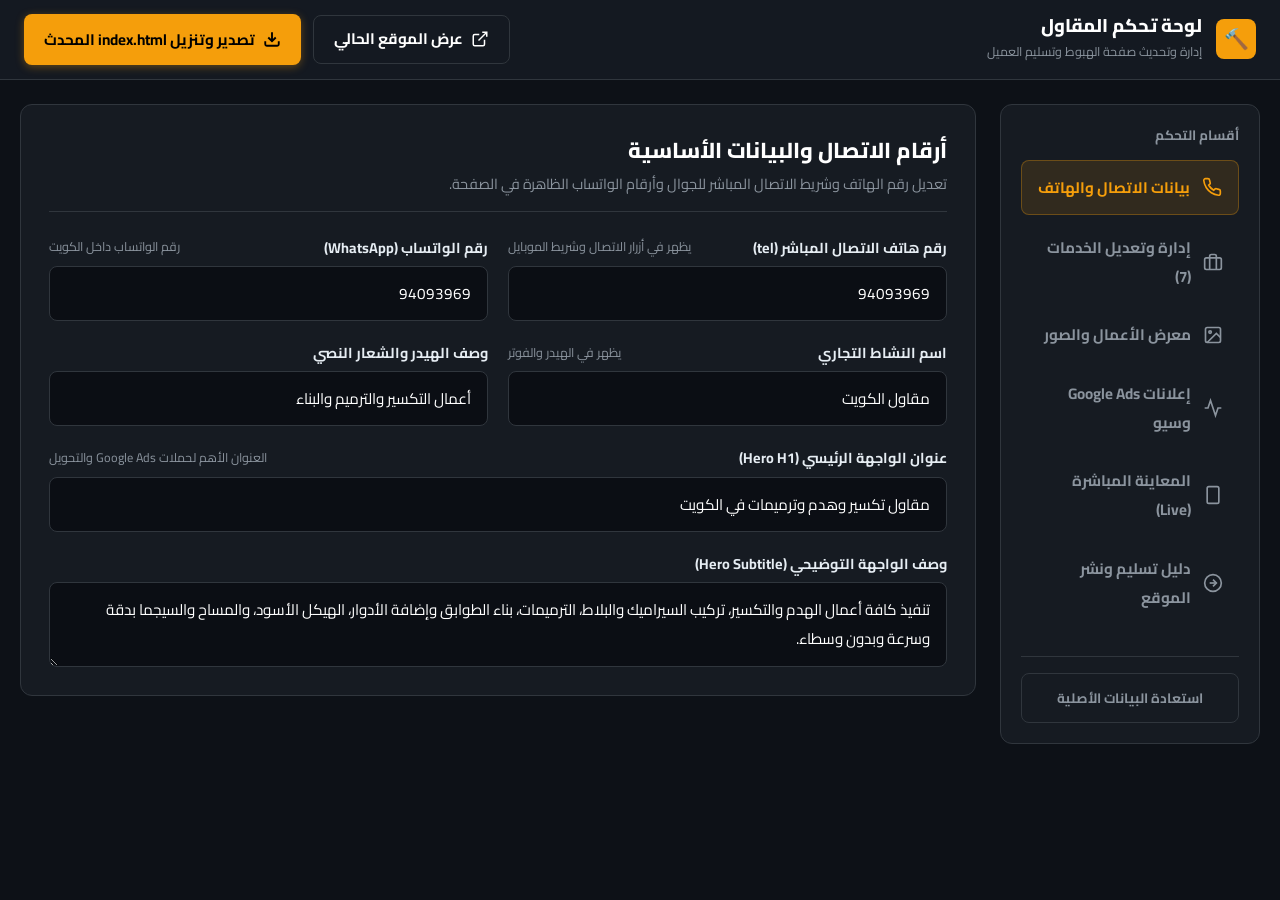
==== dashboard.html @ e016c24e "first commit" ====
<!DOCTYPE html>
<html lang="ar" dir="rtl">
<head>
  <meta charset="UTF-8">
  <meta name="viewport" content="width=device-width, initial-scale=1.0">
  <title>لوحة تحكم إدارة موقع المقاول | Client Dashboard</title>

  <!-- Google Fonts Cairo -->
  <link rel="preconnect" href="https://fonts.googleapis.com">
  <link rel="preconnect" href="https://fonts.gstatic.com" crossorigin>
  <link href="https://fonts.googleapis.com/css2?family=Cairo:wght@400;600;700;800;900&display=swap" rel="stylesheet">

  <!-- Dashboard Stylesheet -->
  <link rel="stylesheet" href="css/dashboard.css">
</head>
<body>

  <!-- Top Navbar -->
  <header class="dash-navbar">
    <div class="dash-nav-container">
      <div class="dash-brand">
        <div class="dash-logo-icon">🔨</div>
        <div class="dash-brand-info">
          <h1>لوحة تحكم المقاول</h1>
          <span>إدارة وتحديث صفحة الهبوط وتسليم العميل</span>
        </div>
      </div>

      <div class="dash-nav-actions">
        <a href="index.html" target="_blank" class="dash-btn dash-btn-outline" title="فتح الصفحة الحالية في تبويب جديد">
          <svg width="18" height="18" viewBox="0 0 24 24" fill="none" stroke="currentColor" stroke-width="2"><path d="M18 13v6a2 2 0 0 1-2 2H5a2 2 0 0 1-2-2V8a2 2 0 0 1 2-2h6"></path><polyline points="15 3 21 3 21 9"></polyline><line x1="10" y1="14" x2="21" y2="3"></line></svg>
          <span>عرض الموقع الحالي</span>
        </a>

        <button type="button" id="btn-export-html" class="dash-btn dash-btn-primary" title="حفظ التعديلات وتنزيل ملف index.html المحدث">
          <svg width="18" height="18" viewBox="0 0 24 24" fill="none" stroke="currentColor" stroke-width="2.5"><path d="M21 15v4a2 2 0 0 1-2 2H5a2 2 0 0 1-2-2v-4"></path><polyline points="7 10 12 15 17 10"></polyline><line x1="12" y1="15" x2="12" y2="3"></line></svg>
          <span>تصدير وتنزيل index.html المحدث</span>
        </button>
      </div>
    </div>
  </header>

  <!-- Dashboard Layout -->
  <div class="dash-layout">
    <!-- Sidebar Menu -->
    <aside class="dash-sidebar">
      <div class="dash-sidebar-title">أقسام التحكم</div>
      <ul class="dash-menu">
        <li>
          <button type="button" class="dash-tab-btn active" data-tab="contact">
            <svg viewBox="0 0 24 24" fill="none" stroke="currentColor" stroke-width="2"><path d="M22 16.92v3a2 2 0 0 1-2.18 2 19.79 19.79 0 0 1-8.63-3.07 19.5 19.5 0 0 1-6-6 19.79 19.79 0 0 1-3.07-8.67A2 2 0 0 1 4.11 2h3a2 2 0 0 1 2 1.72 12.84 12.84 0 0 0 .7 2.81 2 2 0 0 1-.45 2.11L8.09 9.91a16 16 0 0 0 6 6l1.27-1.27a2 2 0 0 1 2.11-.45 12.84 12.84 0 0 0 2.81.7A2 2 0 0 1 22 16.92z"></path></svg>
            <span>بيانات الاتصال والهاتف</span>
          </button>
        </li>
        <li>
          <button type="button" class="dash-tab-btn" data-tab="services">
            <svg viewBox="0 0 24 24" fill="none" stroke="currentColor" stroke-width="2"><rect x="2" y="7" width="20" height="14" rx="2" ry="2"></rect><path d="M16 21V5a2 2 0 0 0-2-2h-4a2 2 0 0 0-2 2v16"></path></svg>
            <span>إدارة وتعديل الخدمات (7)</span>
          </button>
        </li>
        <li>
          <button type="button" class="dash-tab-btn" data-tab="gallery">
            <svg viewBox="0 0 24 24" fill="none" stroke="currentColor" stroke-width="2"><rect x="3" y="3" width="18" height="18" rx="2" ry="2"></rect><circle cx="8.5" cy="8.5" r="1.5"></circle><polyline points="21 15 16 10 5 21"></polyline></svg>
            <span>معرض الأعمال والصور</span>
          </button>
        </li>
        <li>
          <button type="button" class="dash-tab-btn" data-tab="ads-seo">
            <svg viewBox="0 0 24 24" fill="none" stroke="currentColor" stroke-width="2"><polyline points="22 12 18 12 15 21 9 3 6 12 2 12"></polyline></svg>
            <span>إعلانات Google Ads وسيو</span>
          </button>
        </li>
        <li>
          <button type="button" class="dash-tab-btn" data-tab="preview">
            <svg viewBox="0 0 24 24" fill="none" stroke="currentColor" stroke-width="2"><rect x="5" y="2" width="14" height="20" rx="2" ry="2"></rect><line x1="12" y1="18" x2="12.01" y2="18"></line></svg>
            <span>المعاينة المباشرة (Live)</span>
          </button>
        </li>
        <li>
          <button type="button" class="dash-tab-btn" data-tab="handover">
            <svg viewBox="0 0 24 24" fill="none" stroke="currentColor" stroke-width="2"><circle cx="12" cy="12" r="10"></circle><polyline points="12 16 16 12 12 8"></polyline><line x1="8" y1="12" x2="16" y2="12"></line></svg>
            <span>دليل تسليم ونشر الموقع</span>
          </button>
        </li>
      </ul>

      <div style="margin-top: 2rem; border-top: 1px solid var(--dash-border); padding-top: 1rem;">
        <button type="button" id="btn-reset-default" class="dash-btn dash-btn-outline" style="width: 100%; font-size: 0.85rem; color: var(--dash-muted);">
          استعادة البيانات الأصلية
        </button>
      </div>
    </aside>

    <!-- Main Content Panels -->
    <main class="dash-main">

      <!-- Panel 1: Contact & Numbers -->
      <section id="panel-contact" class="dash-panel active">
        <div class="dash-panel-header">
          <h2>أرقام الاتصال والبيانات الأساسية</h2>
          <p>تعديل رقم الهاتف وشريط الاتصال المباشر للجوال وأرقام الواتساب الظاهرة في الصفحة.</p>
        </div>

        <div class="dash-form-grid dash-form-grid-2">
          <div class="dash-group">
            <label class="dash-label" for="input-phone">
              <span>رقم هاتف الاتصال المباشر (tel)</span>
              <span class="dash-hint">يظهر في أزرار الاتصال وشريط الموبايل</span>
            </label>
            <input type="text" id="input-phone" class="dash-input" placeholder="مثال: 94093969" dir="ltr" style="text-align: right;">
          </div>

          <div class="dash-group">
            <label class="dash-label" for="input-whatsapp">
              <span>رقم الواتساب (WhatsApp)</span>
              <span class="dash-hint">رقم الواتساب داخل الكويت</span>
            </label>
            <input type="text" id="input-whatsapp" class="dash-input" placeholder="مثال: 94093969" dir="ltr" style="text-align: right;">
          </div>

          <div class="dash-group">
            <label class="dash-label" for="input-brand-title">
              <span>اسم النشاط التجاري</span>
              <span class="dash-hint">يظهر في الهيدر والفوتر</span>
            </label>
            <input type="text" id="input-brand-title" class="dash-input" placeholder="مثال: مقاول الكويت">
          </div>

          <div class="dash-group">
            <label class="dash-label" for="input-brand-sub">
              <span>وصف الهيدر والشعار النصي</span>
            </label>
            <input type="text" id="input-brand-sub" class="dash-input" placeholder="أعمال التكسير والترميم والبناء">
          </div>

          <div class="dash-group" style="grid-column: 1 / -1;">
            <label class="dash-label" for="input-hero-title">
              <span>عنوان الواجهة الرئيسي (Hero H1)</span>
              <span class="dash-hint">العنوان الأهم لحملات Google Ads والتحويل</span>
            </label>
            <input type="text" id="input-hero-title" class="dash-input">
          </div>

          <div class="dash-group" style="grid-column: 1 / -1;">
            <label class="dash-label" for="input-hero-sub">
              <span>وصف الواجهة التوضيحي (Hero Subtitle)</span>
            </label>
            <textarea id="input-hero-sub" class="dash-textarea"></textarea>
          </div>
        </div>
      </section>

      <!-- Panel 2: Services Editor -->
      <section id="panel-services" class="dash-panel">
        <div class="dash-panel-header">
          <h2>إدارة وتعديل الخدمات المعروضة</h2>
          <p>تعديل أسماء ونصوص الخدمات الـ 7 المعروضة في الصفحة بما يناسب نشاط العميل.</p>
        </div>

        <div id="services-editor-list" class="dash-services-list">
          <!-- Populated by JavaScript -->
        </div>
      </section>

      <!-- Panel 3: Gallery & Media -->
      <section id="panel-gallery" class="dash-panel">
        <div class="dash-panel-header">
          <h2>معرض الأعمال والصور</h2>
          <p>معاينة صور الأعمال الميدانية الـ 6 المعتمدة حالياً في الموقع.</p>
        </div>

        <div style="display: grid; grid-template-columns: repeat(auto-fill, minmax(240px, 1fr)); gap: 1.25rem;">
          <div style="background-color: #0b0e14; border: 1px solid var(--dash-border); border-radius: 8px; overflow: hidden; padding: 0.75rem;">
            <img src="assets/images/user-demolition-wall.jpg" alt="تكسير وهدم" style="width: 100%; aspect-ratio: 4/3; object-fit: cover; border-radius: 6px; margin-bottom: 0.5rem;">
            <strong style="font-size: 0.95rem; color: #fff; display: block;">01. تكسير وهدم جدران</strong>
            <span style="font-size: 0.8rem; color: var(--dash-muted);">assets/images/user-demolition-wall.jpg</span>
          </div>

          <div style="background-color: #0b0e14; border: 1px solid var(--dash-border); border-radius: 8px; overflow: hidden; padding: 0.75rem;">
            <img src="assets/images/user-drilling-worker.jpg" alt="تثقيب ودريل" style="width: 100%; aspect-ratio: 4/3; object-fit: cover; border-radius: 6px; margin-bottom: 0.5rem;">
            <strong style="font-size: 0.95rem; color: #fff; display: block;">02. تكسير ودريل خرسانة</strong>
            <span style="font-size: 0.8rem; color: var(--dash-muted);">assets/images/user-drilling-worker.jpg</span>
          </div>

          <div style="background-color: #0b0e14; border: 1px solid var(--dash-border); border-radius: 8px; overflow: hidden; padding: 0.75rem;">
            <img src="assets/images/user-renovation-building.jpg" alt="ترميمات عامة" style="width: 100%; aspect-ratio: 4/3; object-fit: cover; border-radius: 6px; margin-bottom: 0.5rem;">
            <strong style="font-size: 0.95rem; color: #fff; display: block;">03. ترميمات عامة وقسائم</strong>
            <span style="font-size: 0.8rem; color: var(--dash-muted);">assets/images/user-renovation-building.jpg</span>
          </div>

          <div style="background-color: #0b0e14; border: 1px solid var(--dash-border); border-radius: 8px; overflow: hidden; padding: 0.75rem;">
            <img src="assets/images/user-black-structure.jpg" alt="هيكل أسود" style="width: 100%; aspect-ratio: 4/3; object-fit: cover; border-radius: 6px; margin-bottom: 0.5rem;">
            <strong style="font-size: 0.95rem; color: #fff; display: block;">04. بناء هيكل أسود</strong>
            <span style="font-size: 0.8rem; color: var(--dash-muted);">assets/images/user-black-structure.jpg</span>
          </div>

          <div style="background-color: #0b0e14; border: 1px solid var(--dash-border); border-radius: 8px; overflow: hidden; padding: 0.75rem;">
            <img src="assets/images/user-villa-facade.jpg" alt="مساح سيجما" style="width: 100%; aspect-ratio: 4/3; object-fit: cover; border-radius: 6px; margin-bottom: 0.5rem;">
            <strong style="font-size: 0.95rem; color: #fff; display: block;">05. بناء وتشطيب ومساح</strong>
            <span style="font-size: 0.8rem; color: var(--dash-muted);">assets/images/user-villa-facade.jpg</span>
          </div>

          <div style="background-color: #0b0e14; border: 1px solid var(--dash-border); border-radius: 8px; overflow: hidden; padding: 0.75rem;">
            <img src="assets/images/user-ceramic.jpg" alt="تركيب سيراميك" style="width: 100%; aspect-ratio: 4/3; object-fit: cover; border-radius: 6px; margin-bottom: 0.5rem;">
            <strong style="font-size: 0.95rem; color: #fff; display: block;">06. تركيب سيراميك وبلاط</strong>
            <span style="font-size: 0.8rem; color: var(--dash-muted);">assets/images/user-ceramic.jpg</span>
          </div>
        </div>

        <div style="margin-top: 1.5rem; background: rgba(245, 158, 11, 0.08); border: 1px solid rgba(245, 158, 11, 0.25); border-radius: 8px; padding: 1rem; font-size: 0.9rem; color: #cbd5e1;">
          💡 <strong>ملاحظة لتغيير أي صورة:</strong> يمكنك استبدال أي صورة بوضع صورتك الجديدة بنفس الاسم داخل مجلد <code style="color: var(--dash-primary);">assets/images/</code> وستظهر فوراً في الموقع!
        </div>
      </section>

      <!-- Panel 4: Google Ads & SEO -->
      <section id="panel-ads-seo" class="dash-panel">
        <div class="dash-panel-header">
          <h2>إعدادات Google Ads ومحركات البحث (SEO)</h2>
          <p>تهيئة معرّف التتبع لحملات إعلانات جوجل وعناوين الظهور في محرك البحث.</p>
        </div>

        <div class="dash-form-grid">
          <div class="dash-group">
            <label class="dash-label" for="input-google-ads">
              <span>معرّف تتبع إعلانات جوجل (Google Ads Conversion Tag)</span>
              <span class="dash-hint">اختياري - لتتبع نقرات الاتصال في Google Ads</span>
            </label>
            <input type="text" id="input-google-ads" class="dash-input" placeholder="مثال: AW-18406219764" dir="ltr" style="text-align: right;">
            <small style="color: var(--dash-muted); font-size: 0.8rem;">عند إدخال هذا المعرّف، سيتم حقن كود gtag.js تلقائياً وتتبع كل نقرة على زر الاتصال كـ Conversion في حملاتك.</small>
          </div>

          <div class="dash-group">
            <label class="dash-label" for="input-meta-title">
              <span>عنوان الموقع في جوجل (Meta Title)</span>
            </label>
            <input type="text" id="input-meta-title" class="dash-input">
          </div>

          <div class="dash-group">
            <label class="dash-label" for="input-meta-desc">
              <span>وصف الموقع في جوجل (Meta Description)</span>
            </label>
            <textarea id="input-meta-desc" class="dash-textarea"></textarea>
          </div>
        </div>
      </section>

      <!-- Panel 5: Live Preview -->
      <section id="panel-preview" class="dash-panel">
        <div class="dash-panel-header">
          <h2>المعاينة المباشرة لصفحة الموقع</h2>
          <p>معاينة تفاعلية حية لشاشات الجوال وسطح المكتب تنعكس عليها تعديلاتك الحالية فوراً.</p>
        </div>

        <div class="dash-preview-container">
          <div class="dash-preview-controls">
            <button type="button" id="btn-preview-mobile" class="dash-preview-device-btn active">📱 شاشة الموبايل (Mobile First)</button>
            <button type="button" id="btn-preview-desktop" class="dash-preview-device-btn">💻 شاشة الكمبيوتر (Desktop)</button>
          </div>

          <div id="preview-frame-wrap" class="dash-phone-frame">
            <iframe id="preview-iframe" title="المعاينة الحية"></iframe>
          </div>
        </div>
      </section>

      <!-- Panel 6: Handover & Deploy Guide -->
      <section id="panel-handover" class="dash-panel">
        <div class="dash-panel-header">
          <h2>دليل تسليم ونشر الموقع للعميل</h2>
          <p>خطوات مبسطة جداً لتسليم المشروع لصاحب النشاط لرفعه وتشغيله خلال دقيقة واحدة.</p>
        </div>

        <div class="dash-guide-grid">
          <div class="dash-guide-card">
            <div class="dash-guide-num">1</div>
            <h3>تعديل البيانات وتنزيل الملف</h3>
            <p>من خلال هذه اللوحة، قم بتعديل رقم الهاتف وأسماء الخدمات إن رغبت، ثم اضغط على زر <strong>"تصدير وتنزيل index.html المحدث"</strong> بالأعلى.</p>
          </div>

          <div class="dash-guide-card">
            <div class="dash-guide-num">2</div>
            <h3>استبدال الملف داخل المجلد</h3>
            <p>ضع ملف <code style="color: var(--dash-primary);">index.html</code> الذي تم تنزيله داخل مجلد المشروع ليحل محل الملف القديم.</p>
          </div>

          <div class="dash-guide-card">
            <div class="dash-guide-num">3</div>
            <h3>الرفع المجاني الفوري</h3>
            <p>ادخل على <a href="https://app.netlify.com/drop" target="_blank" style="color: var(--dash-primary); font-weight: 700;">Netlify Drop</a> أو <a href="https://pages.cloudflare.com" target="_blank" style="color: var(--dash-primary); font-weight: 700;">Cloudflare Pages</a>، واسحب مجلد المشروع وأفلته ليصبح موقعك لايف برابط رسمي فوراً!</p>
          </div>
        </div>

        <div style="margin-top: 1.75rem; background-color: #0b0e14; border: 1px solid var(--dash-border); border-radius: 8px; padding: 1.25rem;">
          <h4 style="color: #fff; margin-bottom: 0.5rem;">📁 تسليم المجلد كاملاً للعميل:</h4>
          <p style="font-size: 0.9rem; color: var(--dash-muted); line-height: 1.6;">
            يمكنك إرسال مجلد المشروع كاملاً (<code style="color: var(--dash-primary);">moqawel.zip</code>) للعميل. وبما أن لوحة التحكم <code style="color: var(--dash-primary);">dashboard.html</code> مدمجة داخل المجلد، سيتمكن العميل في أي وقت مستقبلاً من فتحها بضغطة زر وتعديل رقمه أو خدماته بنفسه بدون أي وسيط وبدون الحاجة لتعلم البرمجة.
          </p>
        </div>
      </section>

    </main>
  </div>

  <!-- Toast Notification -->
  <div id="dash-toast" class="dash-toast">
    <svg width="20" height="20" viewBox="0 0 24 24" fill="none" stroke="currentColor" stroke-width="2.5"><polyline points="20 6 9 17 4 12"></polyline></svg>
    <span class="toast-msg">تم الحفظ بنجاح!</span>
  </div>

  <!-- Dashboard Script -->
  <script src="js/dashboard.js"></script>
</body>
</html>
---- css/dashboard.css ----
/* ==========================================================================
   Client Handover Dashboard Stylesheet
   Modern, Dark Construction Theme, RTL, Responsive
   ========================================================================== */

:root {
  --dash-bg: #0d1117;
  --dash-card: #161b22;
  --dash-card-hover: #1f242c;
  --dash-border: #30363d;
  --dash-primary: #f59e0b;
  --dash-primary-hover: #d97706;
  --dash-primary-light: rgba(245, 158, 11, 0.12);
  --dash-text: #f0f6fc;
  --dash-muted: #8b949e;
  --dash-success: #2ea043;
  --dash-whatsapp: #25d366;
  --dash-radius: 12px;
  --dash-radius-sm: 8px;
  --dash-transition: all 0.2s ease-in-out;
  --dash-font: 'Cairo', system-ui, -apple-system, sans-serif;
}

*, *::before, *::after {
  box-sizing: border-box;
  margin: 0;
  padding: 0;
}

body {
  font-family: var(--dash-font);
  background-color: var(--dash-bg);
  color: var(--dash-text);
  direction: rtl;
  text-align: right;
  line-height: 1.6;
  min-height: 100vh;
}

/* Top Navbar */
.dash-navbar {
  position: sticky;
  top: 0;
  z-index: 1000;
  background-color: rgba(22, 27, 34, 0.95);
  backdrop-filter: blur(10px);
  border-bottom: 1px solid var(--dash-border);
  padding: 0.85rem 1.5rem;
}

.dash-nav-container {
  max-width: 1400px;
  margin: 0 auto;
  display: flex;
  align-items: center;
  justify-content: space-between;
  gap: 1rem;
}

.dash-brand {
  display: flex;
  align-items: center;
  gap: 0.85rem;
}

.dash-logo-icon {
  width: 40px;
  height: 40px;
  background-color: var(--dash-primary);
  color: #000;
  border-radius: var(--dash-radius-sm);
  display: flex;
  align-items: center;
  justify-content: center;
  font-weight: 900;
  font-size: 1.25rem;
}

.dash-brand-info h1 {
  font-size: 1.15rem;
  font-weight: 800;
  color: #fff;
  line-height: 1.2;
}

.dash-brand-info span {
  font-size: 0.78rem;
  color: var(--dash-muted);
}

.dash-nav-actions {
  display: flex;
  align-items: center;
  gap: 0.75rem;
}

/* Dashboard Layout */
.dash-layout {
  max-width: 1400px;
  margin: 1.5rem auto;
  padding: 0 1.25rem;
  display: grid;
  grid-template-columns: 260px 1fr;
  gap: 1.5rem;
}

@media (max-width: 992px) {
  .dash-layout {
    grid-template-columns: 1fr;
  }
}

/* Sidebar Menu */
.dash-sidebar {
  background-color: var(--dash-card);
  border: 1px solid var(--dash-border);
  border-radius: var(--dash-radius);
  padding: 1.25rem;
  height: fit-content;
}

.dash-sidebar-title {
  font-size: 0.85rem;
  font-weight: 700;
  color: var(--dash-muted);
  text-transform: uppercase;
  margin-bottom: 0.85rem;
}

.dash-menu {
  list-style: none;
  display: flex;
  flex-direction: column;
  gap: 0.35rem;
}

.dash-tab-btn {
  width: 100%;
  display: flex;
  align-items: center;
  gap: 0.75rem;
  padding: 0.75rem 1rem;
  background: none;
  border: none;
  border-radius: var(--dash-radius-sm);
  color: var(--dash-muted);
  font-family: inherit;
  font-size: 0.95rem;
  font-weight: 700;
  text-align: right;
  cursor: pointer;
  transition: var(--dash-transition);
}

.dash-tab-btn:hover {
  background-color: var(--dash-card-hover);
  color: #fff;
}

.dash-tab-btn.active {
  background-color: var(--dash-primary-light);
  color: var(--dash-primary);
  border: 1px solid rgba(245, 158, 11, 0.3);
}

.dash-tab-btn svg {
  width: 20px;
  height: 20px;
  flex-shrink: 0;
}

/* Content Panels */
.dash-main {
  display: flex;
  flex-direction: column;
  gap: 1.5rem;
}

.dash-panel {
  display: none;
  background-color: var(--dash-card);
  border: 1px solid var(--dash-border);
  border-radius: var(--dash-radius);
  padding: 1.75rem;
}

.dash-panel.active {
  display: block;
  animation: fadeIn 0.2s ease-in-out;
}

@keyframes fadeIn {
  from { opacity: 0; transform: translateY(4px); }
  to { opacity: 1; transform: translateY(0); }
}

.dash-panel-header {
  margin-bottom: 1.5rem;
  padding-bottom: 1rem;
  border-bottom: 1px solid var(--dash-border);
}

.dash-panel-header h2 {
  font-size: 1.35rem;
  font-weight: 800;
  color: #fff;
  margin-bottom: 0.3rem;
}

.dash-panel-header p {
  font-size: 0.9rem;
  color: var(--dash-muted);
}

/* Form Controls */
.dash-form-grid {
  display: grid;
  grid-template-columns: 1fr;
  gap: 1.25rem;
}

@media (min-width: 640px) {
  .dash-form-grid-2 {
    grid-template-columns: repeat(2, 1fr);
  }
}

.dash-group {
  display: flex;
  flex-direction: column;
  gap: 0.45rem;
}

.dash-label {
  font-size: 0.9rem;
  font-weight: 700;
  color: #e6edf3;
  display: flex;
  align-items: center;
  justify-content: space-between;
}

.dash-hint {
  font-size: 0.78rem;
  color: var(--dash-muted);
  font-weight: 400;
}

.dash-input, .dash-textarea, .dash-select {
  width: 100%;
  padding: 0.75rem 1rem;
  background-color: #0b0e14;
  border: 1px solid var(--dash-border);
  border-radius: var(--dash-radius-sm);
  color: #fff;
  font-family: inherit;
  font-size: 0.95rem;
  transition: var(--dash-transition);
}

.dash-input:focus, .dash-textarea:focus, .dash-select:focus {
  outline: none;
  border-color: var(--dash-primary);
  box-shadow: 0 0 0 3px rgba(245, 158, 11, 0.15);
}

.dash-textarea {
  min-height: 85px;
  resize: vertical;
}

/* Service Edit Cards in Dashboard */
.dash-services-list {
  display: flex;
  flex-direction: column;
  gap: 1.25rem;
}

.dash-service-item {
  background-color: #0b0e14;
  border: 1px solid var(--dash-border);
  border-radius: var(--dash-radius-sm);
  padding: 1.25rem;
  display: grid;
  grid-template-columns: 100px 1fr;
  gap: 1.25rem;
  align-items: start;
}

@media (max-width: 580px) {
  .dash-service-item {
    grid-template-columns: 1fr;
  }
}

.dash-service-thumb {
  width: 100%;
  aspect-ratio: 16 / 10;
  border-radius: 6px;
  overflow: hidden;
  background-color: #161b22;
  border: 1px solid var(--dash-border);
}

.dash-service-thumb img {
  width: 100%;
  height: 100%;
  object-fit: cover;
}

.dash-service-fields {
  display: flex;
  flex-direction: column;
  gap: 0.85rem;
}

/* Buttons */
.dash-btn {
  display: inline-flex;
  align-items: center;
  justify-content: center;
  gap: 0.5rem;
  padding: 0.7rem 1.25rem;
  border-radius: var(--dash-radius-sm);
  font-family: inherit;
  font-size: 0.95rem;
  font-weight: 700;
  cursor: pointer;
  transition: var(--dash-transition);
  text-decoration: none;
  border: none;
}

.dash-btn-primary {
  background-color: var(--dash-primary);
  color: #000;
  box-shadow: 0 2px 8px rgba(245, 158, 11, 0.35);
}

.dash-btn-primary:hover {
  background-color: var(--dash-primary-hover);
  color: #000;
}

.dash-btn-outline {
  background-color: transparent;
  color: #fff;
  border: 1px solid var(--dash-border);
}

.dash-btn-outline:hover {
  border-color: var(--dash-primary);
  color: var(--dash-primary);
}

.dash-btn-success {
  background-color: var(--dash-success);
  color: #fff;
}

/* Device Preview Simulator */
.dash-preview-container {
  display: flex;
  flex-direction: column;
  align-items: center;
  gap: 1rem;
}

.dash-preview-controls {
  display: flex;
  gap: 0.5rem;
  background-color: #0b0e14;
  padding: 0.35rem;
  border-radius: var(--dash-radius-sm);
  border: 1px solid var(--dash-border);
}

.dash-preview-device-btn {
  padding: 0.4rem 0.85rem;
  border: none;
  background: none;
  color: var(--dash-muted);
  font-family: inherit;
  font-weight: 700;
  font-size: 0.85rem;
  border-radius: 6px;
  cursor: pointer;
  transition: var(--dash-transition);
}

.dash-preview-device-btn.active {
  background-color: var(--dash-card);
  color: #fff;
}

.dash-phone-frame {
  width: 100%;
  max-width: 410px;
  height: 680px;
  border: 12px solid #2d333b;
  border-radius: 36px;
  overflow: hidden;
  box-shadow: 0 20px 50px rgba(0, 0, 0, 0.6);
  background-color: #12161b;
  position: relative;
  transition: max-width 0.3s ease;
}

.dash-phone-frame.desktop-view {
  max-width: 100%;
  height: 640px;
  border-radius: var(--dash-radius);
  border-width: 4px;
}

.dash-phone-frame iframe {
  width: 100%;
  height: 100%;
  border: none;
  display: block;
}

/* Handover Cards */
.dash-guide-grid {
  display: grid;
  grid-template-columns: 1fr;
  gap: 1.25rem;
}

@media (min-width: 768px) {
  .dash-guide-grid {
    grid-template-columns: repeat(3, 1fr);
  }
}

.dash-guide-card {
  background-color: #0b0e14;
  border: 1px solid var(--dash-border);
  border-radius: var(--dash-radius-sm);
  padding: 1.5rem;
  display: flex;
  flex-direction: column;
  gap: 0.75rem;
}

.dash-guide-num {
  width: 32px;
  height: 32px;
  border-radius: 50%;
  background-color: var(--dash-primary);
  color: #000;
  font-weight: 800;
  display: flex;
  align-items: center;
  justify-content: center;
  font-size: 0.95rem;
}

.dash-guide-card h3 {
  font-size: 1.1rem;
  font-weight: 700;
  color: #fff;
}

.dash-guide-card p {
  font-size: 0.88rem;
  color: var(--dash-muted);
  line-height: 1.6;
}

/* Toast notification */
.dash-toast {
  position: fixed;
  bottom: 24px;
  right: 24px;
  background-color: var(--dash-success);
  color: #fff;
  padding: 0.85rem 1.5rem;
  border-radius: var(--dash-radius-sm);
  font-weight: 700;
  box-shadow: 0 8px 24px rgba(0, 0, 0, 0.4);
  z-index: 2000;
  display: flex;
  align-items: center;
  gap: 0.5rem;
  transform: translateY(100px);
  opacity: 0;
  transition: all 0.3s cubic-bezier(0.16, 1, 0.3, 1);
}

.dash-toast.show {
  transform: translateY(0);
  opacity: 1;
}
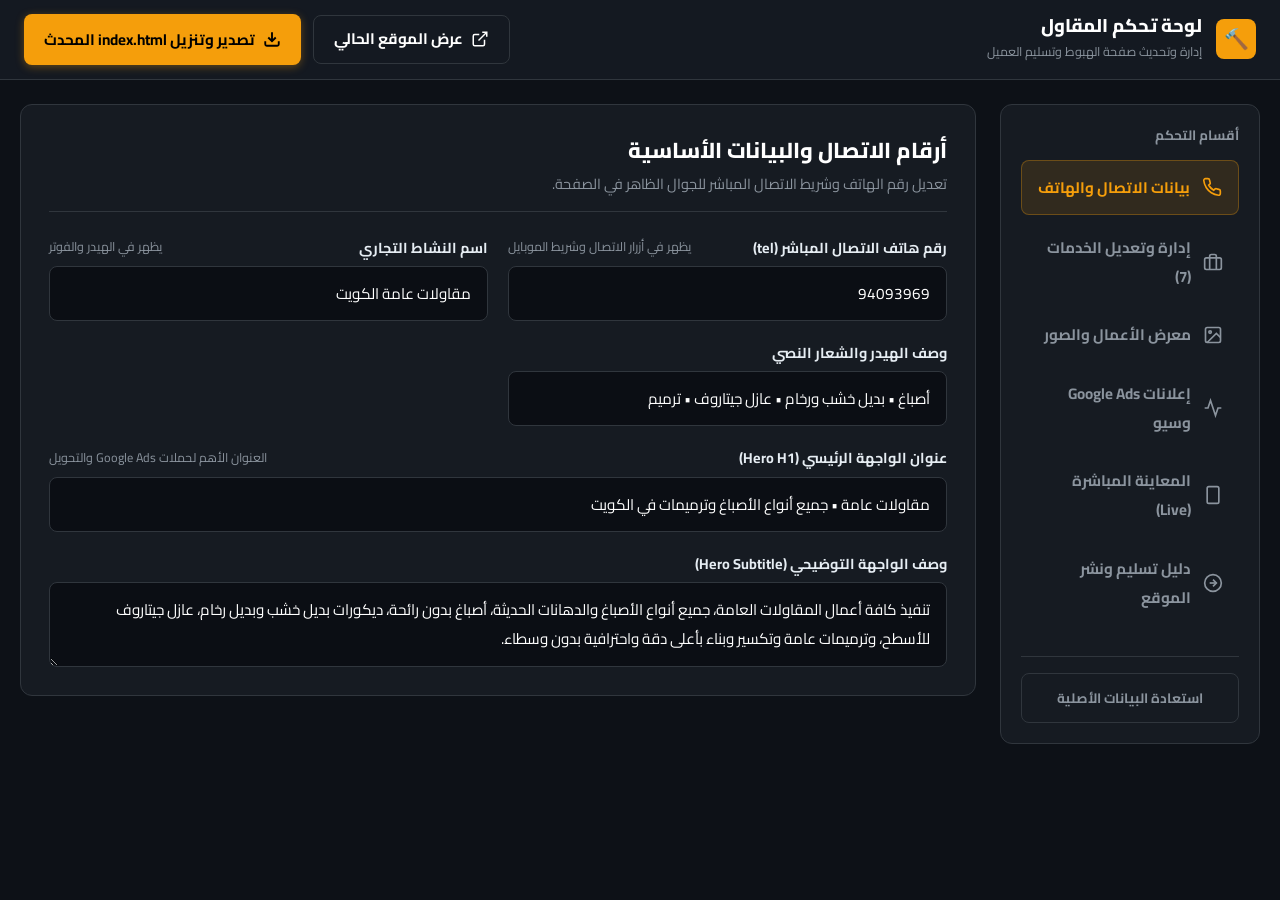
==== commit a196eba1: "تحديث الموقع: حذف أزرار الواتساب، إضافة خدمات الأصباغ وبديل الخشب والرخام وعازل جيتاروف، وإضافة قسم " ====
--- a/dashboard.html
+++ b/dashboard.html
@@ -98,7 +98,7 @@
       <section id="panel-contact" class="dash-panel active">
         <div class="dash-panel-header">
           <h2>أرقام الاتصال والبيانات الأساسية</h2>
-          <p>تعديل رقم الهاتف وشريط الاتصال المباشر للجوال وأرقام الواتساب الظاهرة في الصفحة.</p>
+          <p>تعديل رقم الهاتف وشريط الاتصال المباشر للجوال الظاهر في الصفحة.</p>
         </div>
 
         <div class="dash-form-grid dash-form-grid-2">
@@ -111,19 +111,11 @@
           </div>
 
           <div class="dash-group">
-            <label class="dash-label" for="input-whatsapp">
-              <span>رقم الواتساب (WhatsApp)</span>
-              <span class="dash-hint">رقم الواتساب داخل الكويت</span>
-            </label>
-            <input type="text" id="input-whatsapp" class="dash-input" placeholder="مثال: 94093969" dir="ltr" style="text-align: right;">
-          </div>
-
-          <div class="dash-group">
             <label class="dash-label" for="input-brand-title">
               <span>اسم النشاط التجاري</span>
               <span class="dash-hint">يظهر في الهيدر والفوتر</span>
             </label>
-            <input type="text" id="input-brand-title" class="dash-input" placeholder="مثال: مقاول الكويت">
+            <input type="text" id="input-brand-title" class="dash-input" placeholder="مثال: مقاولات عامة الكويت">
           </div>
 
           <div class="dash-group">
